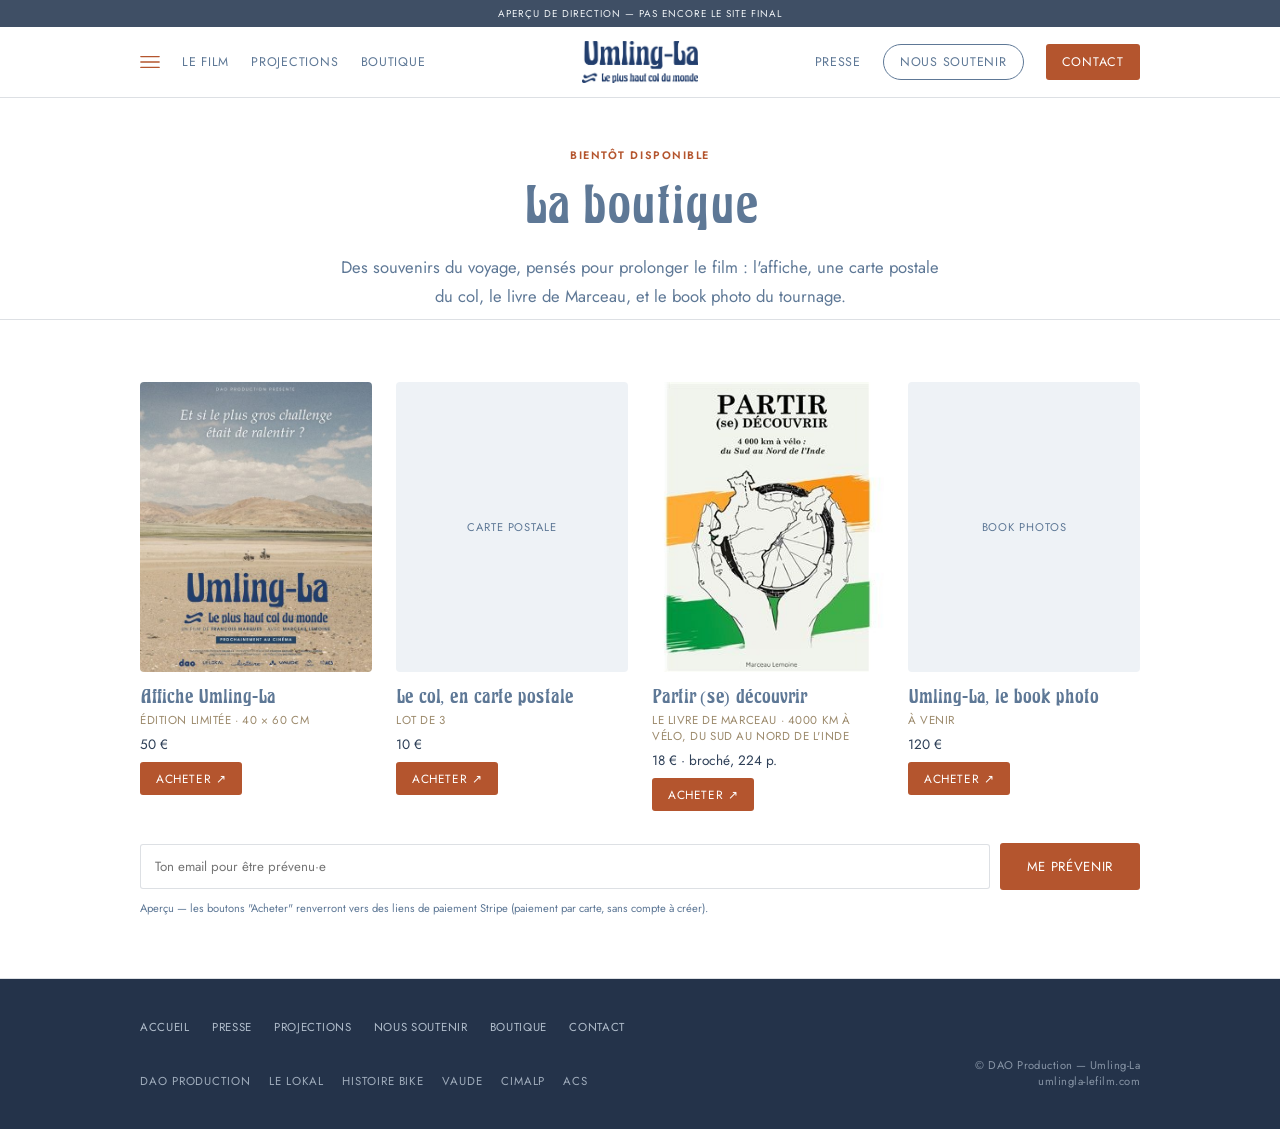
==== boutique.html @ c0f7c674 "Site Umling-La - version initiale (5 pages, police maison, galerie presse)" ====
<!doctype html>
<html lang="fr">
<head>
<meta charset="utf-8">
<meta name="viewport" content="width=device-width, initial-scale=1">
<title>Boutique — Umling-La</title>
<link rel="stylesheet" href="https://fonts.googleapis.com/css2?family=Jost:ital,wght@0,400;0,500;0,600;1,400&display=swap">
<link rel="stylesheet" href="styles.css">
</head>
<body>

<svg width="0" height="0" style="position:absolute">
  <symbol id="lacet-shape" viewBox="0 0 28 14">
    <path d="M1,10 C1,4 8,4 8,10 C8,16 15,16 15,10 C15,4 22,4 22,10 C22,16 27,16 27,10" stroke="currentColor" fill="none" stroke-width="2.3" stroke-linecap="round" stroke-linejoin="round"/>
  </symbol>
</svg>

<div class="preview-badge">Aperçu de direction — pas encore le site final</div>

<header class="nav">
  <div class="wrap nav-row">
    <nav class="links nav-left">
      <svg class="nav-hamburger" viewBox="0 0 24 16"><path d="M1 1.5 H23 M1 8 H23 M1 14.5 H23"/></svg>
      <a href="index.html#synopsis">Le film</a>
      <a href="projections.html">Projections</a>
      <a href="boutique.html">Boutique</a>
    </nav>
    <a class="brand" href="index.html"><img src="img/logo-mark-poster-blue.png" alt="Umling-La — Le plus haut col du monde"></a>
    <nav class="links nav-right">
      <a href="presse.html">Presse</a>
      <a class="nav-soutenir" href="soutenir.html">Nous soutenir</a>
      <a class="nav-contact" href="index.html#contact">Contact</a>
    </nav>
  </div>
</header>

<div class="wrap page-head">
  <div class="eyebrow">Bientôt disponible</div>
  <h1>La boutique</h1>
  <p>Des souvenirs du voyage, pensés pour prolonger le film : l'affiche, une carte postale du col, le livre de Marceau, et le book photo du tournage.</p>
</div>

<hr class="rule">

<section id="produits">
  <div class="wrap">
    <div class="shop-grid">
      <div class="shop-card">
        <div class="shop-thumb shop-thumb-img"><img src="img/affiche-thumb.jpg" alt="Affiche du film Umling-La"></div>
        <div class="shop-info">
          <div class="name">Affiche Umling-La</div>
          <div class="tag">Édition limitée · 40 × 60 cm</div>
          <div class="price">50 €</div>
          <a class="shop-link shop-buy" href="#" data-product="affiche">Acheter ↗</a>
        </div>
      </div>
      <div class="shop-card">
        <div class="shop-thumb">Carte postale</div>
        <div class="shop-info">
          <div class="name">Le col, en carte postale</div>
          <div class="tag">Lot de 3</div>
          <div class="price">10 €</div>
          <a class="shop-link shop-buy" href="#" data-product="carte-postale">Acheter ↗</a>
        </div>
      </div>
      <div class="shop-card">
        <div class="shop-thumb shop-thumb-img"><img src="img/livre-couverture.jpg" alt="Couverture du livre Partir (se) découvrir, de Marceau Lemoine"></div>
        <div class="shop-info">
          <div class="name">Partir (se) découvrir</div>
          <div class="tag">Le livre de Marceau · 4000 km à vélo, du Sud au Nord de l'Inde</div>
          <div class="price">18 € · broché, 224 p.</div>
          <a class="shop-link shop-buy" href="#" data-product="livre">Acheter ↗</a>
        </div>
      </div>
      <div class="shop-card">
        <div class="shop-thumb">Book photos</div>
        <div class="shop-info">
          <div class="name">Umling-La, le book photo</div>
          <div class="tag">À venir</div>
          <div class="price">120 €</div>
          <a class="shop-link shop-buy" href="#" data-product="book-photo">Acheter ↗</a>
        </div>
      </div>
    </div>
    <form class="notify-row" id="notify-form">
      <input type="email" placeholder="Ton email pour être prévenu·e" required>
      <button class="btn btn-primary" type="submit">Me prévenir</button>
    </form>
    <div class="hint" id="notify-hint">Aperçu — les boutons "Acheter" renverront vers des liens de paiement Stripe (paiement par carte, sans compte à créer).</div>
  </div>
</section>

<hr class="rule">

<footer>
  <div class="wrap">
    <div class="foot-links">
      <a href="index.html">Accueil</a>
      <a href="presse.html">Presse</a>
      <a href="projections.html">Projections</a>
      <a href="soutenir.html">Nous soutenir</a>
      <a href="boutique.html">Boutique</a>
      <a href="index.html#contact">Contact</a>
    </div>
    <div class="foot-row">
      <div class="partners">
        <span>DAO Production</span><span>Le Lokal</span><span>Histoire Bike</span><span>VAUDE</span><span>CIMALP</span><span>ACS</span>
      </div>
      <div class="foot-meta">© DAO Production — Umling-La<br>umlingla-lefilm.com</div>
    </div>
  </div>
</footer>

<script>
  document.getElementById('notify-form').addEventListener('submit', e=>{
    e.preventDefault();
    document.getElementById('notify-hint').textContent = "Aperçu — aucun email n'a réellement été enregistré ici.";
  });
</script>

</body>
</html>
---- styles.css ----
@font-face{
  font-family: "UmlingTitre";
  src: url("fonts/UmlingTitre.ttf?v=6") format("truetype");
  font-weight: 500;
  font-style: normal;
  font-display: swap;
}
:root{
  --bg: #FFFFFF;
  --surface: #FFFFFF;
  --ink: #2F4058;
  --ink-soft: #5E7896;
  --title: #5E7896;
  --mist: #C9D5E2;
  --mist-soft: #EEF2F6;
  --warm: #B4552E;
  --earth: #9C8A6C;
  --cream: #E3D9C8;
  --deep: #2F4058;
  --deep-2: #24334A;
  --line: rgba(47,64,88,0.16);
  --on-deep: #EEF2F6;
  --on-deep-soft: #C9D5E2;
  color-scheme: light;
}
/* Fond toujours blanc : pas de bascule automatique en mode sombre. */

*{box-sizing:border-box;}
body{ background: var(--bg); color: var(--ink); font-family: "Jost", -apple-system, sans-serif; margin: 0; }
h1,h2,h3{ font-family: "UmlingTitre", Georgia, serif; font-weight: 500; text-wrap: balance; margin: 0; }
p{ line-height: 1.75; margin: 0; font-size: 1.04rem; }
a{ color: inherit; }
img{ display:block; }
.wrap{ max-width: 1040px; margin-inline: auto; padding-inline: max(20px, env(safe-area-inset-left, 0px)); padding-inline-end: max(20px, env(safe-area-inset-right, 0px)); }
.eyebrow{
  font-family: "Jost", sans-serif; font-weight: 600; letter-spacing: 0.14em; text-transform: uppercase;
  font-size: 0.68rem; display: inline-flex; align-items:center; gap:8px; color: var(--warm);
}
.lacet{ width:18px; height:9px; stroke: currentColor; fill:none; stroke-width:2.3; stroke-linecap:round; stroke-linejoin:round; flex-shrink:0; }
.preview-badge{
  position: relative; z-index: 50; width:100%;
  background: var(--deep); color: var(--on-deep); font-family:"Jost", sans-serif;
  font-size: 0.62rem; letter-spacing: 0.1em; text-transform: uppercase; text-align:center;
  padding: 6px 12px; opacity: 0.92; pointer-events: none;
}

header.nav{
  position: sticky; top: env(safe-area-inset-top, 0px); z-index: 40;
  background: color-mix(in srgb, var(--bg) 90%, transparent); backdrop-filter: blur(8px);
  border-bottom: 1px solid var(--line);
}
.nav-row{ display:grid; grid-template-columns: 1fr auto 1fr; align-items:center; padding-block: 14px; gap: 12px; }
.brand{ justify-self:center; display:flex; align-items:center; text-decoration:none; }
.brand img{ height: 42px; width:auto; display:block; }
nav.links{ display:flex; gap:22px; flex-wrap:wrap; align-items:center; }
nav.links a{ font-family:"Jost", sans-serif; font-size:0.78rem; letter-spacing:0.06em; text-transform:uppercase; text-decoration:none; color: var(--ink-soft); white-space:nowrap; }
.nav-hamburger{ width:20px; height:14px; stroke: var(--warm); stroke-width:1.6; stroke-linecap:round; flex-shrink:0; }
.nav-left{ justify-self:start; }
.nav-right{ justify-self:end; }
.nav-right a.nav-soutenir{
  color: var(--title); border: 1px solid var(--ink-soft); border-radius: 999px; padding: 8px 16px;
}
.nav-right a.nav-contact{
  background: var(--warm); color: #fff; border-radius: 3px; padding: 9px 16px;
}
@media (max-width:640px){ .nav-left, .nav-right{ display:none; } .nav-row{ grid-template-columns: 1fr; } }

.nav-row-simple{ display:flex; align-items:center; justify-content:space-between; padding-block:14px; gap:16px; flex-wrap:wrap; }

.hero-photo{
  position:relative; width:100%; aspect-ratio: 1890 / 1006; overflow:hidden;
  background: var(--deep);
}
.hero-photo > img{ width:100%; height:100%; object-fit:cover; object-position: center 42%; }
.hero-photo::after{
  content:""; position:absolute; inset:0;
  background: linear-gradient(180deg, rgba(255,255,255,0.55) 0%, rgba(255,255,255,0.22) 22%, rgba(255,255,255,0) 40%);
}
.hero-overlay{
  position:absolute; inset:0; z-index:2;
  display:flex; flex-direction:column; align-items:center; justify-content:flex-start;
  text-align:center; padding: 20px; padding-top: clamp(20px, 5vh, 46px); gap:8px;
}
.hero-logo{ width: min(400px, 64vw); height:auto; filter: drop-shadow(0 2px 12px rgba(255,255,255,0.6)); }
.hero-by{ font-family:"Jost", sans-serif; font-size:0.74rem; letter-spacing:0.1em; text-transform:uppercase; color:#223E6D; opacity:0.85; margin-top:4px; }
.hero-badge{
  margin-top: 10px; font-family:"Jost", sans-serif; font-size:0.68rem; letter-spacing:0.12em; text-transform:uppercase;
  color:#fff; background:#223E6D; padding: 8px 18px; border-radius:2px;
}

.action-band{ background: var(--mist-soft); }
.action-band-inner{
  display:flex; flex-direction:column; align-items:center; gap:18px;
  padding-block: 28px; text-align:center;
}
.action-badge{ color: var(--ink-soft); }
@media (max-width:640px){ .hero-overlay{ padding-bottom: clamp(40px, 11vh, 90px); } .hero-logo{ width: min(250px, 70vw); } }

.stamp-row{ display:flex; gap:8px; justify-content:center; flex-wrap:wrap; align-items:center; margin-bottom: 30px; font-family:"Jost", sans-serif; font-size:0.78rem; letter-spacing:0.04em; color: var(--ink-soft); }
.stamp-row .dot{ opacity:0.5; }
.cta-row{ display:flex; gap:14px; justify-content:center; flex-wrap:wrap; }
.btn{
  font-family:"Jost", sans-serif; font-size:0.82rem; letter-spacing:0.05em; text-decoration:none;
  padding: 13px 26px; border-radius: 3px; text-transform:uppercase; border: 1px solid transparent;
  cursor:pointer; display:inline-block;
}
.btn-primary{ background: var(--warm); color: #fff; }
.btn-line{ background: transparent; color: var(--title); border-color: var(--ink-soft); }

section{ padding-block: 62px; }
.page-head{ padding-block: 44px 8px; text-align:center; }
.page-head .eyebrow{ justify-content:center; margin-bottom:14px; }
.page-head h1{ font-size: clamp(2.1rem, 5vw, 3rem); color: var(--title); }
.page-head p{ max-width:600px; margin: 18px auto 0; color: var(--ink-soft); }
.section-head{ margin-bottom: 32px; }
.section-head h2{ font-size: clamp(1.8rem, 4vw, 2.5rem); color: var(--title); margin-top:10px; }
hr.rule{ border:none; border-top:1px solid var(--line); margin-block:0; }

.synopsis-grid{ display:grid; grid-template-columns: 1.1fr 0.9fr; gap: 44px; align-items:start; }
.synopsis-grid p + p{ margin-top: 1em; }
.synopsis-grid-affiche{ grid-template-columns: 0.62fr 1.38fr; align-items:center; }
.synopsis-grid-affiche .figure-frame{ max-width:280px; margin-inline:auto; }
.synopsis-grid-affiche .figure-frame img{ box-shadow: 0 16px 40px rgba(47,64,88,0.16); }
@media (max-width:760px){ .synopsis-grid-affiche{ grid-template-columns: 1fr; } .synopsis-grid-affiche .figure-frame{ max-width:220px; } }
.figure-frame img{ width:100%; height:auto; border-radius: 4px; }
.figure-cap{ font-family:"Jost", sans-serif; font-size:0.7rem; letter-spacing:0.05em; color: var(--ink-soft); padding: 10px 4px 0; }
@media (max-width: 760px){ .synopsis-grid{ grid-template-columns: 1fr; } }

.tagline{
  font-family:"UmlingTitre", serif; font-style: italic; font-weight: 500;
  color: var(--ink-soft); font-size: clamp(1rem, 2.4vw, 1.3rem);
  max-width: 560px; margin: 4px auto 22px; text-wrap:balance;
}

.philo-grid{ display:grid; grid-template-columns: repeat(3,1fr); gap: 24px; margin-bottom: 40px; }
.philo-item{ border-top: 1px solid var(--line); padding-top: 14px; }
.philo-item .word{ font-family:"UmlingTitre", serif; color: var(--title); font-size:1.1rem; }
.philo-item .desc{ font-family:"Jost", sans-serif; font-size:0.85rem; color: var(--ink-soft); margin-top:4px; }
@media (max-width:640px){ .philo-grid{ grid-template-columns: 1fr; } }

.pull-quote{ margin-top: 46px; text-align:center; max-width:640px; margin-inline:auto; }
.pull-quote p{ font-family:"UmlingTitre", serif; font-weight:500; color: var(--title); font-size: clamp(1.3rem,3vw,1.7rem); line-height:1.45; }
.pull-quote cite{ display:block; margin-top:16px; font-family:"Jost", sans-serif; font-style:normal; font-size:0.7rem; letter-spacing:0.14em; text-transform:uppercase; color: var(--warm); }

.trailer-wrap{ background: var(--deep); border-radius: 6px; overflow:hidden; }
.trailer-frame{
  aspect-ratio: 16/9; position:relative; display:flex; align-items:center; justify-content:center;
  background-image: linear-gradient(180deg, rgba(18,24,31,0.35), rgba(18,24,31,0.75)), url('img/marceau.jpg');
  background-size:cover; background-position: center 20%;
}
.play-btn{
  width:72px; height:72px; border-radius:50%; background: var(--warm); color:#fff;
  display:flex; align-items:center; justify-content:center; font-size:1.4rem;
  box-shadow: 0 8px 30px rgba(0,0,0,0.35);
}
.trailer-caption{ display:flex; justify-content:space-between; align-items:center; gap:12px; flex-wrap:wrap; padding: 16px 20px; color: var(--on-deep-soft); font-size:0.85rem; }
.trailer-caption a{ color: var(--on-deep); text-decoration:underline; }

.stats{ display:grid; grid-template-columns: repeat(4,1fr); gap: 28px; text-align:center; }
.stat svg{ width:28px; height:28px; stroke: var(--warm); fill:none; stroke-width:1.6; stroke-linecap:round; stroke-linejoin:round; margin-bottom:12px; }
.stat .num{ font-family:"UmlingTitre", serif; font-weight:500; font-size: clamp(1.5rem,3.6vw,2rem); color: var(--title); }
.stat .label{ font-family:"Jost", sans-serif; font-size:0.76rem; color: var(--ink-soft); margin-top:6px; }
@media (max-width:640px){ .stats{ grid-template-columns: repeat(2,1fr); row-gap:36px; } }

.trace-anime-wrap{ margin-top:32px; background:#EEF2F6; display:flex; flex-direction:column; align-items:center; padding: 32px 20px; }
.trace-anime-wrap img{ display:block; width:100%; max-width:420px; height:auto; }
.map-link{ margin-top:14px; font-family:"Jost", sans-serif; font-size:0.8rem; color: var(--warm); text-decoration:underline; text-underline-offset:2px; }

.meet-grid{ display:grid; grid-template-columns: repeat(3,1fr); gap: 36px; }
.meet-mark{
  width:100%; aspect-ratio: 1; border-radius:3px; margin-bottom:18px; border: 1px solid var(--line);
  background: var(--mist-soft);
  display:flex; align-items:center; justify-content:center; text-align:center; padding:10px;
  font-family:"Jost", sans-serif; letter-spacing:0.05em; text-transform:uppercase; color: var(--ink-soft); font-size:0.66rem;
}
.meet-card h3{ font-size:1.2rem; color: var(--title); margin-bottom:8px; }
.meet-card p{ font-size:0.94rem; }
@media (max-width:760px){ .meet-grid{ grid-template-columns: 1fr; } }

.press-row{ display:flex; gap:32px; flex-wrap:wrap; align-items:center; justify-content:space-between; }
.press-text{ max-width: 560px; }

.impact-grid{ display:grid; grid-template-columns: repeat(3,1fr); gap: 28px; margin-block: 40px; }
.impact-item{ border-top: 1px solid var(--line); padding-top:16px; }
.impact-item .amount{ font-family:"UmlingTitre", serif; color: var(--title); font-size: clamp(1.5rem,3.6vw,2rem); }
.impact-item .desc{ font-family:"Jost", sans-serif; font-size:0.85rem; color: var(--ink-soft); margin-top:6px; line-height:1.6; }
@media (max-width:640px){ .impact-grid{ grid-template-columns: 1fr; } }

.shop-grid{ display:grid; grid-template-columns: repeat(4,1fr); gap:24px; margin-bottom: 32px; }
.shop-thumb{
  aspect-ratio: 4/5; border-radius: 4px; background: var(--mist-soft);
  display:flex; align-items:center; justify-content:center; font-family:"Jost", sans-serif;
  font-size:0.7rem; letter-spacing:0.08em; text-transform:uppercase; color: var(--ink-soft); margin-bottom:14px;
  text-align:center; padding: 10px; overflow:hidden;
}
.shop-thumb-img{ padding:0; }
.shop-thumb-img img{ width:100%; height:100%; object-fit:cover; }
.shop-info .name{ font-family:"UmlingTitre", serif; color: var(--title); font-size:1.1rem; }
.shop-info .tag{ font-family:"Jost", sans-serif; font-size:0.72rem; letter-spacing:0.05em; text-transform:uppercase; color: var(--earth); margin-top:4px; }
.shop-info .price{ font-family:"Jost", sans-serif; font-size:0.85rem; color: var(--ink); margin-top:6px; }
.shop-link{ display:inline-block; margin-top:8px; font-family:"Jost", sans-serif; font-size:0.74rem; letter-spacing:0.05em; text-transform:uppercase; color: var(--warm); text-decoration:underline; text-underline-offset:3px; }
.shop-buy{ text-decoration:none; color:#fff; background: var(--warm); padding: 8px 16px; border-radius:3px; }
@media (max-width:760px){ .shop-grid{ grid-template-columns: 1fr 1fr; } }
@media (max-width:480px){ .shop-grid{ grid-template-columns: 1fr; } }
.notify-row{ display:flex; gap:10px; flex-wrap:wrap; align-items:center; }
.notify-row input[type=email]{
  font-family:"Jost", sans-serif; padding:12px 14px; border-radius:3px; border:1px solid var(--line);
  background: var(--surface); color: var(--ink); min-width:240px; flex:1;
}
.hint{ font-family:"Jost", sans-serif; font-size:0.7rem; color: var(--ink-soft); margin-top:10px; }

.kit-grid{ display:grid; grid-template-columns: repeat(2,1fr); gap: 28px; margin-bottom: 20px; }
.kit-card{ border: 1px solid var(--line); border-radius: 6px; padding: 28px; display:flex; flex-direction:column; }
.kit-name{ font-family:"UmlingTitre", serif; color: var(--title); font-size:1.3rem; }
.kit-desc{ margin-top:10px; color: var(--ink-soft); font-size:0.95rem; }
.kit-list{ list-style:none; margin: 18px 0 22px; padding:0; display:flex; flex-direction:column; gap:8px; font-family:"Jost", sans-serif; font-size:0.86rem; color: var(--ink); }
.kit-list li{ padding-left:16px; position:relative; }
.kit-list li::before{ content:"—"; position:absolute; left:0; color: var(--warm); }
.kit-card .btn{ margin-top:auto; align-self:flex-start; }
@media (max-width:760px){ .kit-grid{ grid-template-columns: 1fr; } }

.gallery-grid{ display:grid; grid-template-columns: repeat(4,1fr); gap:20px; }
.gallery-item{ border-radius:4px; overflow:hidden; }
.gallery-item img{ width:100%; aspect-ratio: 4/3; object-fit:cover; border-radius:4px; }
.gallery-item a:has(img){ display:block; }
.gallery-cap{ display:flex; justify-content:space-between; align-items:center; gap:8px; margin-top:8px; font-family:"Jost", sans-serif; font-size:0.68rem; letter-spacing:0.03em; color: var(--ink-soft); }
.gallery-cap a{ color: var(--warm); text-decoration:underline; text-underline-offset:2px; white-space:nowrap; }
@media (max-width:760px){ .gallery-grid{ grid-template-columns: repeat(2,1fr); } }

.team-grid{ display:grid; grid-template-columns: 1fr 1fr; gap:36px; }
.team-card{ display:flex; flex-direction:column; }
.team-photo{ width:100%; aspect-ratio: 4/5; overflow:hidden; border-radius:6px; }
.team-photo img{ width:100%; height:100%; object-fit:cover; object-position: center 20%; }
.team-name{ font-family:"UmlingTitre", serif; color: var(--title); font-size:1.5rem; margin-top:18px; }
.team-role{ font-family:"Jost", sans-serif; font-size:0.72rem; letter-spacing:0.05em; text-transform:uppercase; color: var(--warm); margin-top:4px; }
.team-bio{ margin-top:12px; color: var(--ink-soft); font-size:0.95rem; }
@media (max-width:760px){ .team-grid{ grid-template-columns: 1fr; } }

.contact-grid{ display:grid; grid-template-columns: 1.1fr 0.9fr; gap: 48px; }
form.contact{ display:flex; flex-direction:column; gap:14px; }
form.contact label{ font-family:"Jost", sans-serif; font-size:0.72rem; letter-spacing:0.06em; text-transform:uppercase; color: var(--ink-soft); margin-bottom:6px; display:block; }
form.contact input, form.contact textarea{
  width:100%; font-family:"Jost", sans-serif; font-size:0.95rem; padding:12px 14px; border-radius:3px;
  border:1px solid var(--line); background: var(--surface); color: var(--ink);
}
form.contact textarea{ min-height:110px; resize:vertical; }
.contact-direct{ padding-top: 4px; }
.contact-direct h3{ font-size:1.2rem; color: var(--title); margin-bottom:10px; }
.email-copy{ display:flex; align-items:center; gap:10px; margin-top:14px; flex-wrap:wrap; font-family:"Jost", sans-serif; font-size:0.9rem; }
.email-copy button{
  font-family:"Jost", sans-serif; font-size:0.7rem; letter-spacing:0.05em; text-transform:uppercase;
  background:none; border:1px solid var(--line); border-radius:3px; padding:6px 10px; cursor:pointer; color:var(--ink-soft);
}
@media (max-width:760px){ .contact-grid{ grid-template-columns:1fr; } }

footer{ background: var(--deep-2); color: var(--on-deep-soft); padding-block: 40px; }
.foot-links{ display:flex; gap:22px; flex-wrap:wrap; font-family:"Jost", sans-serif; font-size:0.72rem; letter-spacing:0.06em; text-transform:uppercase; margin-bottom:22px; }
.foot-links a{ text-decoration:none; color: var(--on-deep-soft); opacity:0.85; }
.foot-row{ display:flex; justify-content:space-between; gap:20px; flex-wrap:wrap; align-items:flex-end; }
.partners{ font-family:"Jost", sans-serif; font-size:0.72rem; letter-spacing:0.08em; text-transform:uppercase; opacity:0.75; }
.partners span{ margin-right:18px; }
.foot-meta{ font-family:"Jost", sans-serif; font-size:0.7rem; letter-spacing:0.04em; opacity:0.6; text-align:right; }
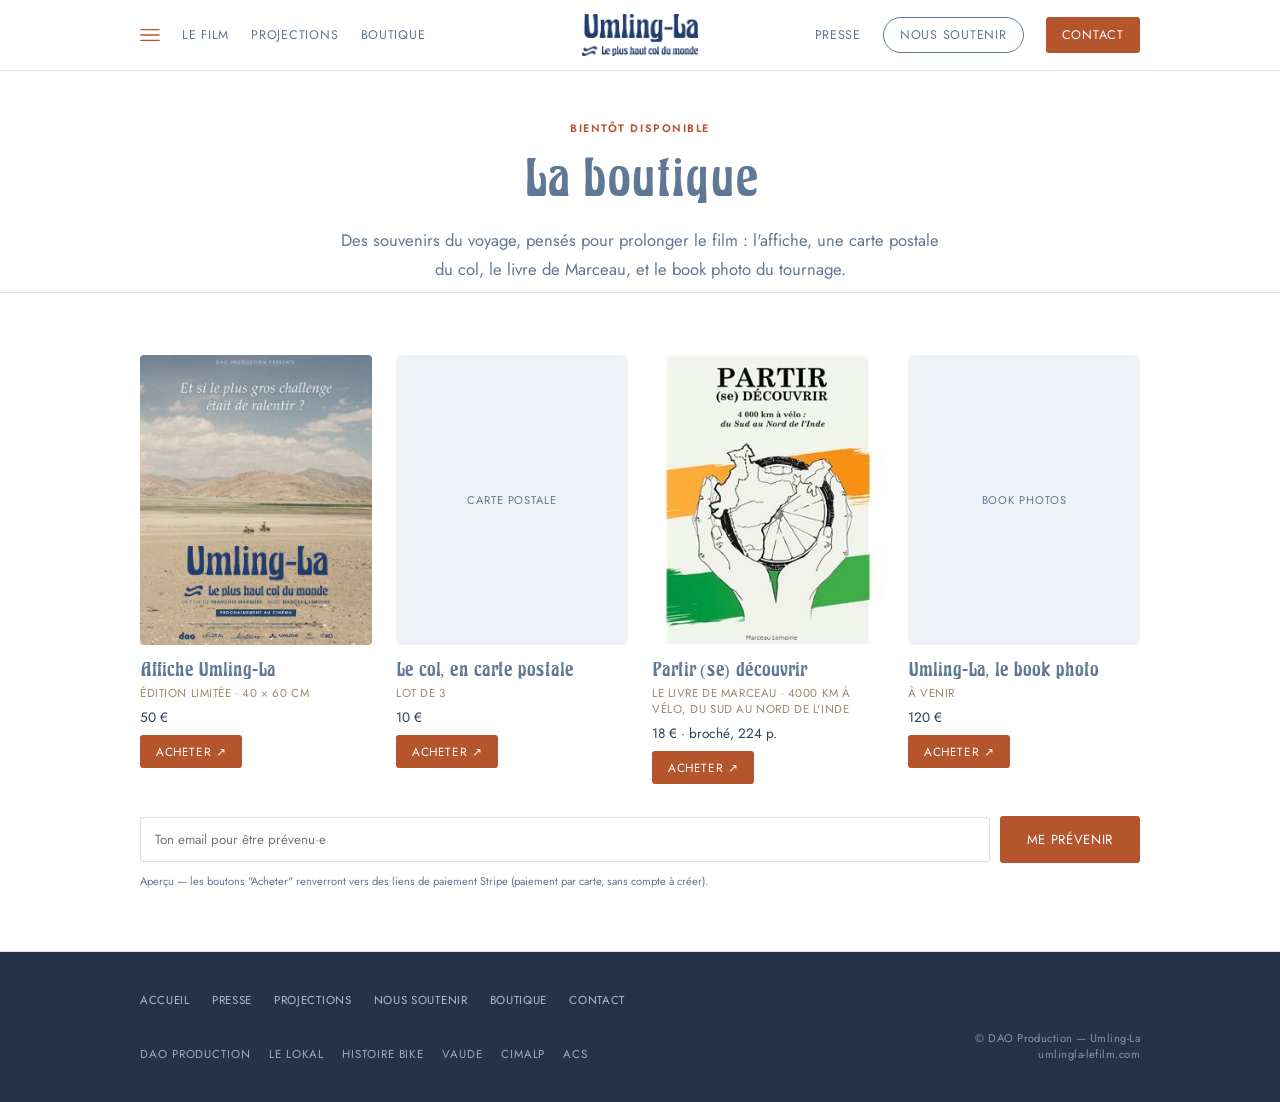
==== commit 04182f69: "Retire le bandeau aperçu de direction" ====
--- a/boutique.html
+++ b/boutique.html
@@ -15,7 +15,6 @@
   </symbol>
 </svg>
 
-<div class="preview-badge">Aperçu de direction — pas encore le site final</div>
 
 <header class="nav">
   <div class="wrap nav-row">
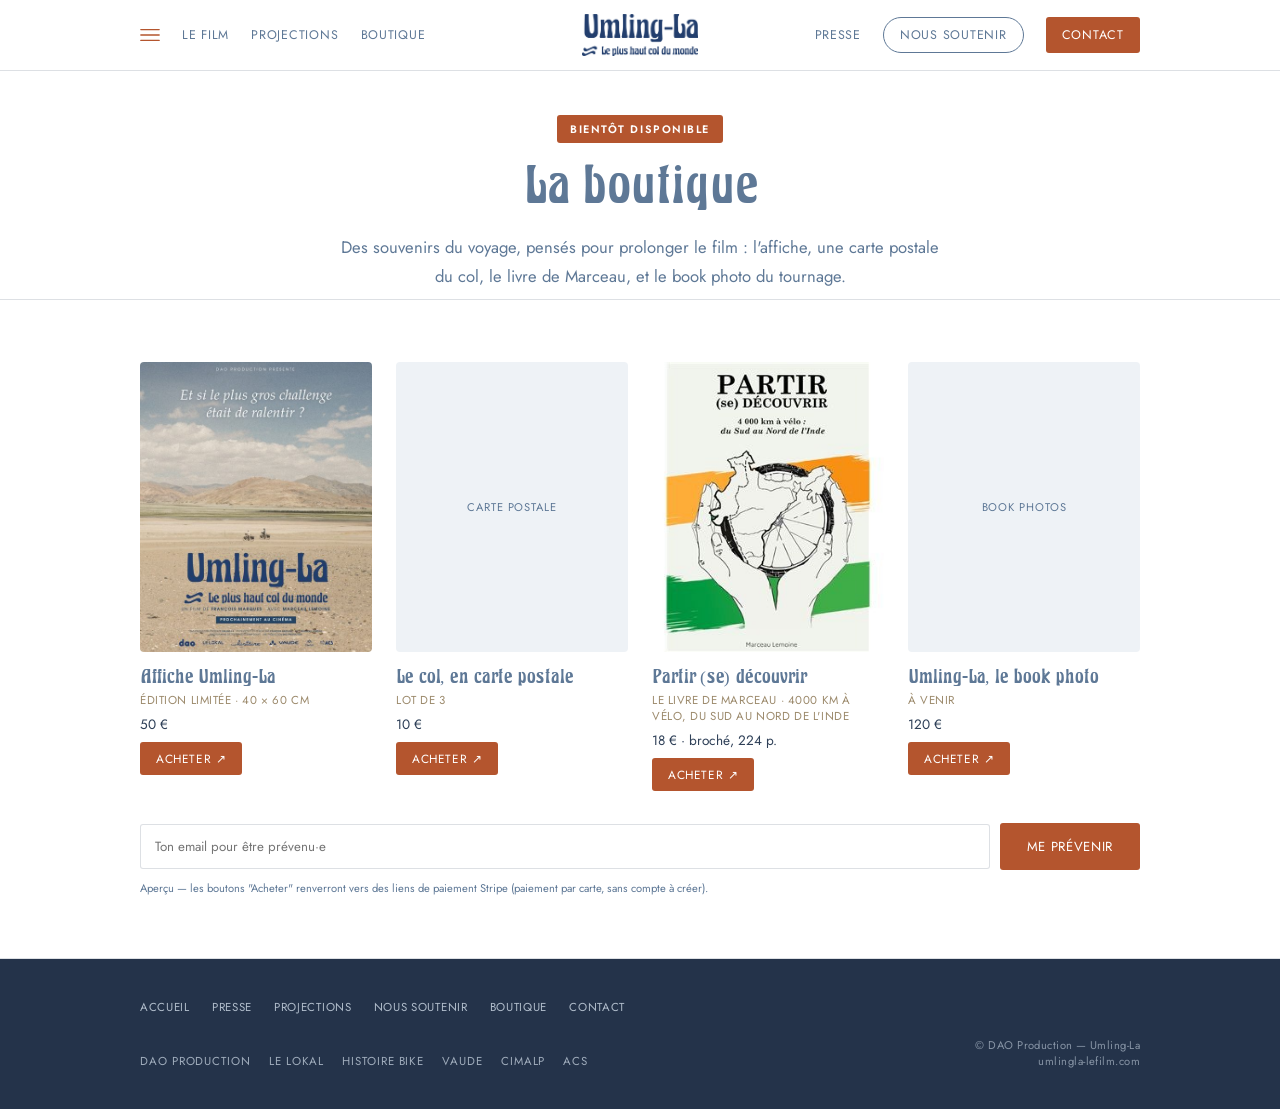
==== commit 17b7af3a: "SEO (titres, meta, sitemap), favicon/logo, chiffres en police secondaire, badges eyebrow orange" ====
--- a/boutique.html
+++ b/boutique.html
@@ -3,7 +3,24 @@
 <head>
 <meta charset="utf-8">
 <meta name="viewport" content="width=device-width, initial-scale=1">
-<title>Boutique — Umling-La</title>
+<title>Boutique — Affiche, livre et souvenirs du film Umling-La</title>
+<meta name="description" content="La boutique du film Umling-La : affiche en édition limitée, cartes postales, le livre de Marceau Lemoine et le book photo du tournage au Ladakh, en Inde.">
+<link rel="canonical" href="https://umlingla-lefilm.com/boutique.html">
+<meta property="og:type" content="website">
+<meta property="og:site_name" content="Umling-La">
+<meta property="og:title" content="Boutique — Umling-La">
+<meta property="og:description" content="Affiche, cartes postales, livre et book photo du film documentaire Umling-La, voyage à vélo en Inde jusqu'au plus haut col du monde.">
+<meta property="og:image" content="https://umlingla-lefilm.com/img/hero-affiche.jpg">
+<meta property="og:url" content="https://umlingla-lefilm.com/boutique.html">
+<meta property="og:locale" content="fr_FR">
+<meta name="twitter:card" content="summary_large_image">
+<meta name="twitter:title" content="Boutique — Umling-La">
+<meta name="twitter:description" content="Affiche, cartes postales, livre et book photo du film documentaire Umling-La, voyage à vélo en Inde jusqu'au plus haut col du monde.">
+<meta name="twitter:image" content="https://umlingla-lefilm.com/img/hero-affiche.jpg">
+<link rel="icon" type="image/png" sizes="32x32" href="img/favicon/favicon-32.png">
+<link rel="icon" type="image/png" sizes="16x16" href="img/favicon/favicon-16.png">
+<link rel="apple-touch-icon" sizes="180x180" href="img/favicon/apple-touch-icon.png">
+<link rel="icon" type="image/png" sizes="192x192" href="img/favicon/favicon-192.png">
 <link rel="stylesheet" href="https://fonts.googleapis.com/css2?family=Jost:ital,wght@0,400;0,500;0,600;1,400&display=swap">
 <link rel="stylesheet" href="styles.css">
 </head>
--- a/styles.css
+++ b/styles.css
@@ -34,7 +34,8 @@
 .wrap{ max-width: 1040px; margin-inline: auto; padding-inline: max(20px, env(safe-area-inset-left, 0px)); padding-inline-end: max(20px, env(safe-area-inset-right, 0px)); }
 .eyebrow{
   font-family: "Jost", sans-serif; font-weight: 600; letter-spacing: 0.14em; text-transform: uppercase;
-  font-size: 0.68rem; display: inline-flex; align-items:center; gap:8px; color: var(--warm);
+  font-size: 0.68rem; display: inline-flex; align-items:center; gap:8px; color: #fff;
+  background: var(--warm); padding: 6px 13px; border-radius: 3px;
 }
 .lacet{ width:18px; height:9px; stroke: currentColor; fill:none; stroke-width:2.3; stroke-linecap:round; stroke-linejoin:round; flex-shrink:0; }
 .preview-badge{
@@ -158,7 +159,7 @@
 
 .stats{ display:grid; grid-template-columns: repeat(4,1fr); gap: 28px; text-align:center; }
 .stat svg{ width:28px; height:28px; stroke: var(--warm); fill:none; stroke-width:1.6; stroke-linecap:round; stroke-linejoin:round; margin-bottom:12px; }
-.stat .num{ font-family:"UmlingTitre", serif; font-weight:500; font-size: clamp(1.5rem,3.6vw,2rem); color: var(--title); }
+.stat .num{ font-family:"Jost", sans-serif; font-weight:600; font-size: clamp(1.5rem,3.6vw,2rem); color: var(--title); }
 .stat .label{ font-family:"Jost", sans-serif; font-size:0.76rem; color: var(--ink-soft); margin-top:6px; }
 @media (max-width:640px){ .stats{ grid-template-columns: repeat(2,1fr); row-gap:36px; } }
 
@@ -182,7 +183,7 @@
 
 .impact-grid{ display:grid; grid-template-columns: repeat(3,1fr); gap: 28px; margin-block: 40px; }
 .impact-item{ border-top: 1px solid var(--line); padding-top:16px; }
-.impact-item .amount{ font-family:"UmlingTitre", serif; color: var(--title); font-size: clamp(1.5rem,3.6vw,2rem); }
+.impact-item .amount{ font-family:"Jost", sans-serif; font-weight:600; color: var(--title); font-size: clamp(1.5rem,3.6vw,2rem); }
 .impact-item .desc{ font-family:"Jost", sans-serif; font-size:0.85rem; color: var(--ink-soft); margin-top:6px; line-height:1.6; }
 @media (max-width:640px){ .impact-grid{ grid-template-columns: 1fr; } }
 
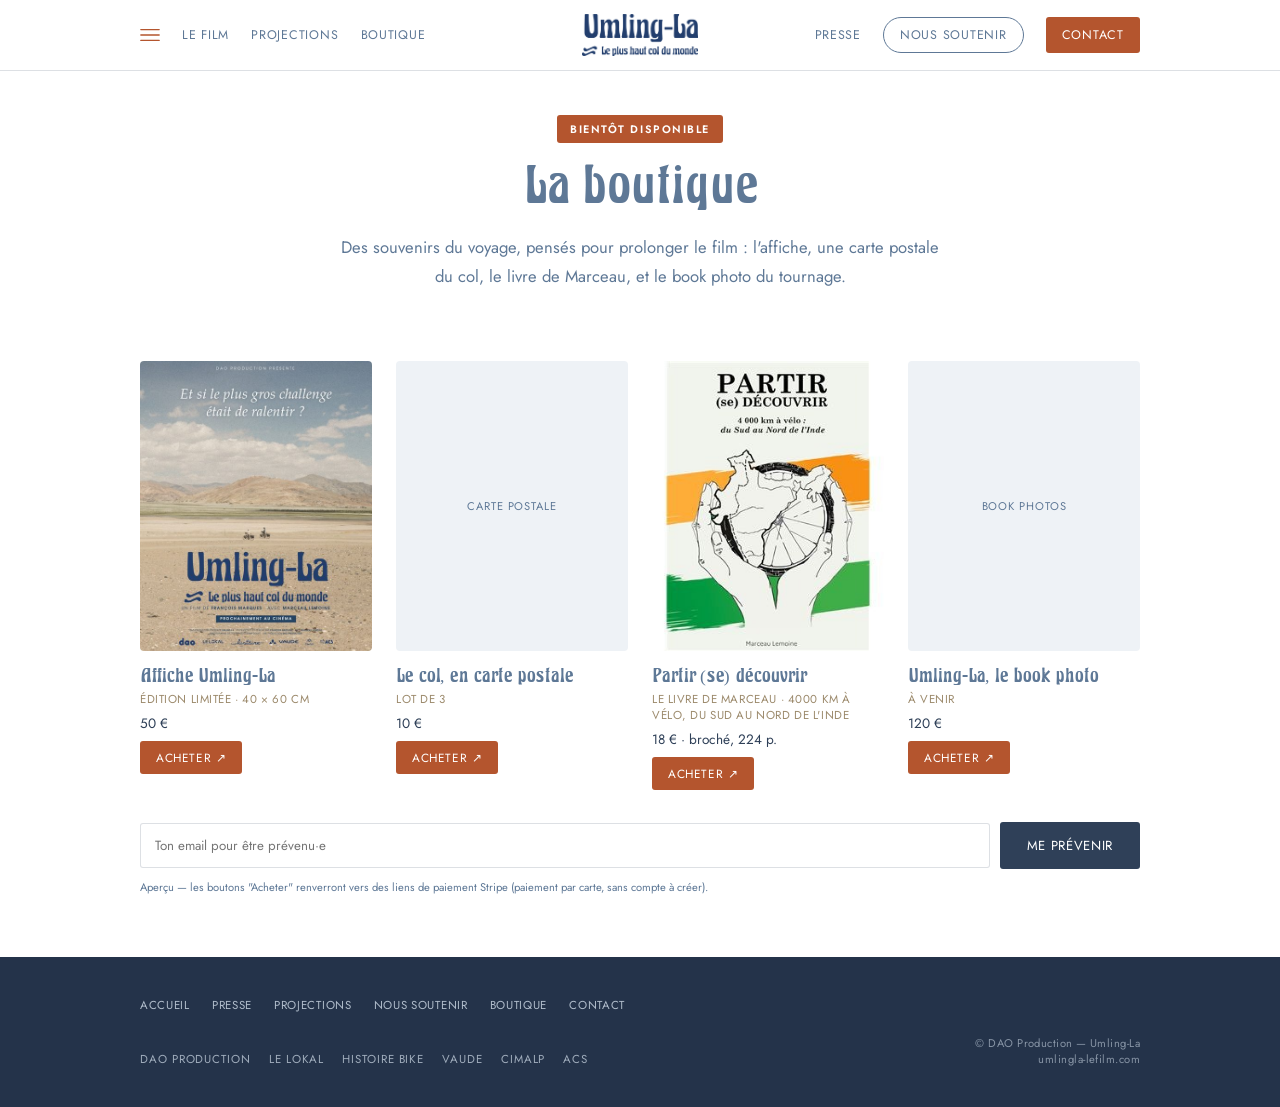
==== commit 1fe8bf4b: "Bande-annonce : tracé animé de la route qui se transforme en bouton de lecture tournant sur Umling-L" ====
--- a/boutique.html
+++ b/boutique.html
@@ -56,8 +56,6 @@
   <p>Des souvenirs du voyage, pensés pour prolonger le film : l'affiche, une carte postale du col, le livre de Marceau, et le book photo du tournage.</p>
 </div>
 
-<hr class="rule">
-
 <section id="produits">
   <div class="wrap">
     <div class="shop-grid">
@@ -106,8 +104,6 @@
   </div>
 </section>
 
-<hr class="rule">
-
 <footer>
   <div class="wrap">
     <div class="foot-links">
--- a/styles.css
+++ b/styles.css
@@ -94,7 +94,7 @@
   display:flex; flex-direction:column; align-items:center; gap:18px;
   padding-block: 28px; text-align:center;
 }
-.action-badge{ color: var(--ink-soft); }
+.action-badge{ background: transparent; border: none; padding: 0; color: var(--deep); font-size: 1.05rem; font-weight: 700; letter-spacing: 0.08em; }
 @media (max-width:640px){ .hero-overlay{ padding-bottom: clamp(40px, 11vh, 90px); } .hero-logo{ width: min(250px, 70vw); } }
 
 .stamp-row{ display:flex; gap:8px; justify-content:center; flex-wrap:wrap; align-items:center; margin-bottom: 30px; font-family:"Jost", sans-serif; font-size:0.78rem; letter-spacing:0.04em; color: var(--ink-soft); }
@@ -103,10 +103,12 @@
 .btn{
   font-family:"Jost", sans-serif; font-size:0.82rem; letter-spacing:0.05em; text-decoration:none;
   padding: 13px 26px; border-radius: 3px; text-transform:uppercase; border: 1px solid transparent;
-  cursor:pointer; display:inline-block;
-}
-.btn-primary{ background: var(--warm); color: #fff; }
-.btn-line{ background: transparent; color: var(--title); border-color: var(--ink-soft); }
+  cursor:pointer; display:inline-block; transition: background-color 0.2s ease, color 0.2s ease, border-color 0.2s ease;
+}
+.btn-primary{ background: var(--deep); color: #fff; }
+.btn-primary:hover{ background: var(--warm); }
+.btn-line{ background: transparent; color: var(--deep); border-color: var(--deep); }
+.btn-line:hover{ background: var(--warm); color:#fff; border-color: var(--warm); }
 
 section{ padding-block: 62px; }
 .page-head{ padding-block: 44px 8px; text-align:center; }
@@ -115,7 +117,16 @@
 .page-head p{ max-width:600px; margin: 18px auto 0; color: var(--ink-soft); }
 .section-head{ margin-bottom: 32px; }
 .section-head h2{ font-size: clamp(1.8rem, 4vw, 2.5rem); color: var(--title); margin-top:10px; }
-hr.rule{ border:none; border-top:1px solid var(--line); margin-block:0; }
+section.bg-brume{ background: var(--mist-soft); }
+section.bg-deep{ background: var(--deep); color: var(--on-deep-soft); }
+section.bg-deep h1, section.bg-deep h2, section.bg-deep h3, section.bg-deep .contact-direct h3{ color:#fff; }
+section.bg-deep p{ color: var(--on-deep-soft); }
+section.bg-deep .hint{ color: var(--on-deep-soft); }
+section.bg-deep .section-head h2{ color:#fff; }
+section.bg-deep form.contact label{ color: var(--on-deep-soft); }
+section.bg-deep .email-copy{ color: var(--on-deep-soft); }
+section.bg-deep .email-copy button{ color:#fff; border-color: rgba(255,255,255,0.35); }
+section.bg-deep a:not(.btn){ color: var(--on-deep); }
 
 .synopsis-grid{ display:grid; grid-template-columns: 1.1fr 0.9fr; gap: 44px; align-items:start; }
 .synopsis-grid p + p{ margin-top: 1em; }
@@ -143,19 +154,50 @@
 .pull-quote p{ font-family:"UmlingTitre", serif; font-weight:500; color: var(--title); font-size: clamp(1.3rem,3vw,1.7rem); line-height:1.45; }
 .pull-quote cite{ display:block; margin-top:16px; font-family:"Jost", sans-serif; font-style:normal; font-size:0.7rem; letter-spacing:0.14em; text-transform:uppercase; color: var(--warm); }
 
-.trailer-wrap{ background: var(--deep); border-radius: 6px; overflow:hidden; }
-.trailer-frame{
-  aspect-ratio: 16/9; position:relative; display:flex; align-items:center; justify-content:center;
-  background-image: linear-gradient(180deg, rgba(18,24,31,0.35), rgba(18,24,31,0.75)), url('img/marceau.jpg');
-  background-size:cover; background-position: center 20%;
-}
-.play-btn{
-  width:72px; height:72px; border-radius:50%; background: var(--warm); color:#fff;
-  display:flex; align-items:center; justify-content:center; font-size:1.4rem;
-  box-shadow: 0 8px 30px rgba(0,0,0,0.35);
-}
-.trailer-caption{ display:flex; justify-content:space-between; align-items:center; gap:12px; flex-wrap:wrap; padding: 16px 20px; color: var(--on-deep-soft); font-size:0.85rem; }
-.trailer-caption a{ color: var(--on-deep); text-decoration:underline; }
+.hero-trailer-btn{
+  position:absolute; z-index:3; left:50%; top:50%; transform:translate(-50%,-50%);
+  width:120px; height:60px; background:transparent; border:none; padding:0; margin:0;
+  cursor:pointer; display:flex; align-items:center; justify-content:center;
+}
+.hero-trailer-trace{
+  width:120px; height:60px; position:absolute; inset:0; overflow:visible;
+  filter: drop-shadow(0 2px 10px rgba(0,0,0,0.35));
+}
+.hero-trailer-trace path{
+  stroke-dasharray: 50; stroke-dashoffset: 50;
+  animation: hero-trace-draw 2.4s ease-in-out 0.6s forwards;
+}
+@keyframes hero-trace-draw{ to{ stroke-dashoffset:0; } }
+.hero-trailer-circle{
+  width:64px; height:64px; opacity:0; transform:scale(0.7);
+  transition: opacity 0.5s ease, transform 0.5s ease;
+  filter: drop-shadow(0 4px 16px rgba(0,0,0,0.4));
+}
+.hero-trailer-circle svg{ width:100%; height:100%; }
+.hero-trailer-btn.is-ready .hero-trailer-trace{ opacity:0; transition: opacity 0.4s ease; }
+.hero-trailer-btn.is-ready .hero-trailer-circle{ opacity:1; transform:scale(1); }
+.hero-trailer-btn:hover .hero-trailer-circle circle{ fill: var(--warm); opacity:0.25; }
+@media (prefers-reduced-motion: reduce){
+  .hero-trailer-trace path{ animation:none; stroke-dashoffset:0; }
+  .hero-trailer-btn{ }
+}
+
+.video-modal{
+  position:fixed; inset:0; z-index:200; display:none; align-items:center; justify-content:center; padding:20px;
+}
+.video-modal.open{ display:flex; }
+.video-modal-backdrop{ position:absolute; inset:0; background:rgba(24,32,44,0.88); }
+.video-modal-box{ position:relative; width:100%; max-width:900px; }
+.video-modal-close{
+  position:absolute; top:-42px; right:0; background:transparent; border:none; color:#fff;
+  font-size:1.4rem; cursor:pointer; line-height:1; padding:8px;
+}
+.video-modal-frame{ position:relative; width:100%; aspect-ratio:16/9; background:#000; border-radius:4px; overflow:hidden; }
+.video-modal-frame iframe{ position:absolute; inset:0; width:100%; height:100%; border:0; }
+.video-modal-frame .video-placeholder{
+  position:absolute; inset:0; display:flex; align-items:center; justify-content:center; text-align:center;
+  color: var(--on-deep-soft); font-family:"Jost", sans-serif; font-size:0.85rem; padding:20px;
+}
 
 .stats{ display:grid; grid-template-columns: repeat(4,1fr); gap: 28px; text-align:center; }
 .stat svg{ width:28px; height:28px; stroke: var(--warm); fill:none; stroke-width:1.6; stroke-linecap:round; stroke-linejoin:round; margin-bottom:12px; }
@@ -163,8 +205,23 @@
 .stat .label{ font-family:"Jost", sans-serif; font-size:0.76rem; color: var(--ink-soft); margin-top:6px; }
 @media (max-width:640px){ .stats{ grid-template-columns: repeat(2,1fr); row-gap:36px; } }
 
-.trace-anime-wrap{ margin-top:32px; background:#EEF2F6; display:flex; flex-direction:column; align-items:center; padding: 32px 20px; }
-.trace-anime-wrap img{ display:block; width:100%; max-width:420px; height:auto; }
+.trace-anime-wrap{ display:flex; flex-direction:column; align-items:center; padding: 32px 20px 40px; }
+.trace-map{ position:relative; width:100%; max-width:460px; aspect-ratio: 1100/960; }
+.trace-map svg:first-child{ display:block; width:100%; height:100%; }
+.trace-play-btn{
+  position:absolute; left:72.18%; top:69.06%; transform:translate(-50%,-50%);
+  width:96px; height:96px; background:transparent; border:none; padding:0; margin:0;
+  cursor:pointer; display:flex; align-items:center; justify-content:center;
+  opacity:0; animation: trace-play-reveal 0.6s ease 7.3s forwards;
+}
+@keyframes trace-play-reveal{ to{ opacity:1; } }
+.trace-play-spin{ position:absolute; inset:0; width:100%; height:100%; animation: trace-play-spin 18s linear infinite; }
+@keyframes trace-play-spin{ to{ transform:rotate(360deg); } }
+.trace-play-icon{ position:absolute; width:34px; height:34px; left:50%; top:50%; transform:translate(-50%,-50%); filter: drop-shadow(0 2px 8px rgba(0,0,0,0.3)); }
+.trace-play-btn:hover .trace-play-icon circle{ fill: var(--warm); }
+@media (prefers-reduced-motion: reduce){
+  .trace-play-spin{ animation:none; }
+}
 .map-link{ margin-top:14px; font-family:"Jost", sans-serif; font-size:0.8rem; color: var(--warm); text-decoration:underline; text-underline-offset:2px; }
 
 .meet-grid{ display:grid; grid-template-columns: repeat(3,1fr); gap: 36px; }
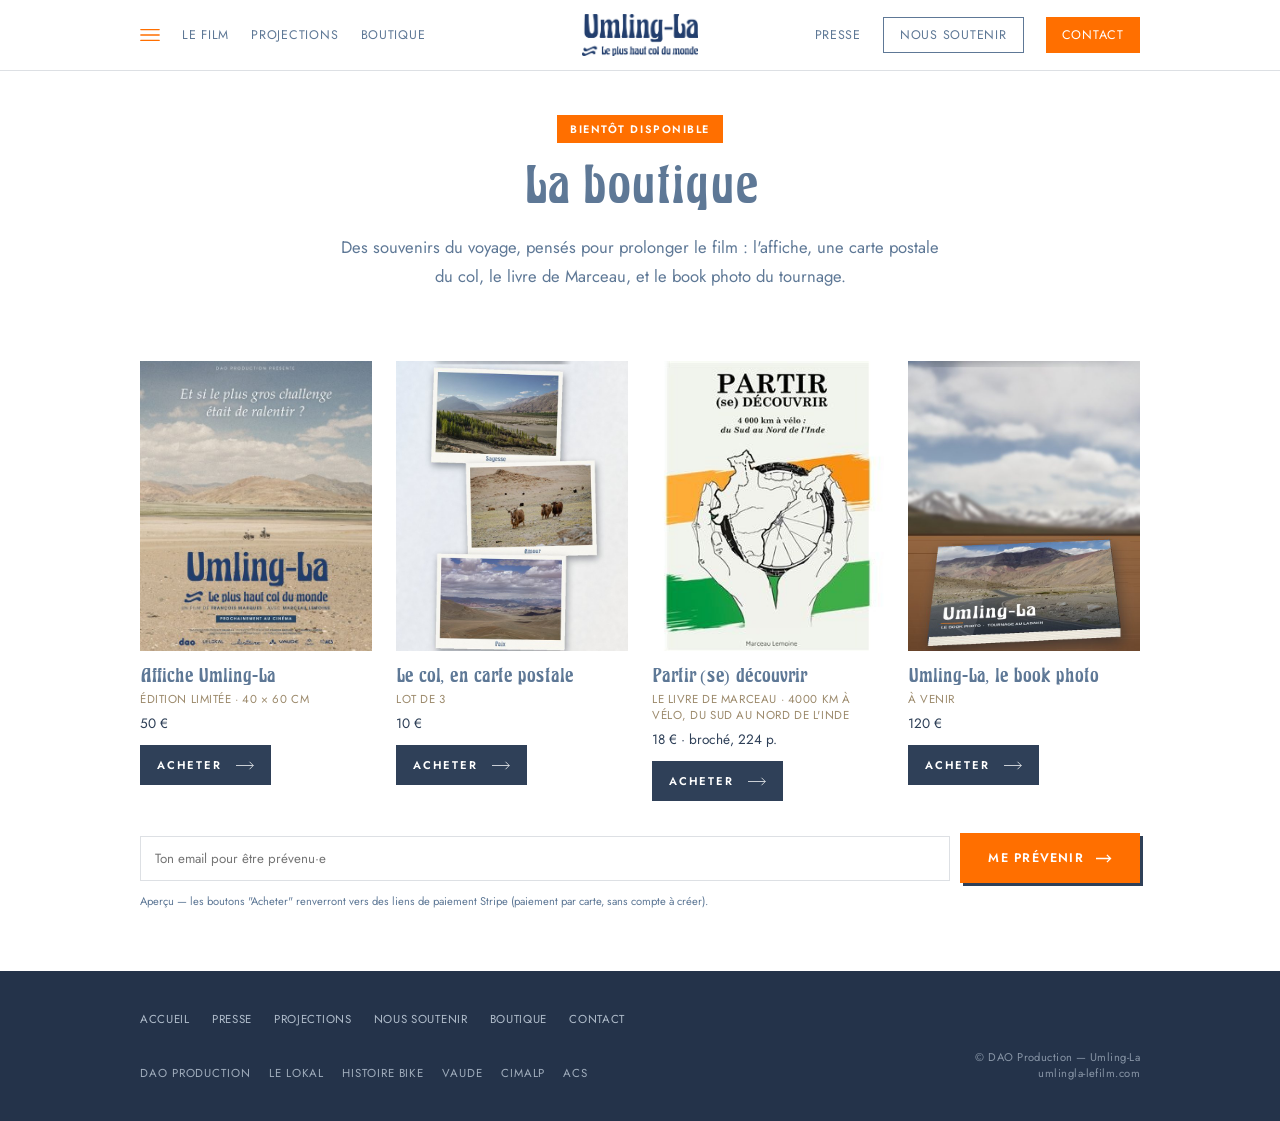
==== commit 52938a7a: "Add files via upload modif 2 site" ====
--- a/boutique.html
+++ b/boutique.html
@@ -65,16 +65,16 @@
           <div class="name">Affiche Umling-La</div>
           <div class="tag">Édition limitée · 40 × 60 cm</div>
           <div class="price">50 €</div>
-          <a class="shop-link shop-buy" href="#" data-product="affiche">Acheter ↗</a>
+          <a class="shop-link shop-buy" href="#" data-product="affiche">Acheter</a>
         </div>
       </div>
       <div class="shop-card">
-        <div class="shop-thumb">Carte postale</div>
+        <div class="shop-thumb shop-thumb-img"><img src="img/shop/carte-postale-thumb.jpg" alt="Lot de 3 cartes postales Umling-La"></div>
         <div class="shop-info">
           <div class="name">Le col, en carte postale</div>
           <div class="tag">Lot de 3</div>
           <div class="price">10 €</div>
-          <a class="shop-link shop-buy" href="#" data-product="carte-postale">Acheter ↗</a>
+          <a class="shop-link shop-buy" href="#" data-product="carte-postale">Acheter</a>
         </div>
       </div>
       <div class="shop-card">
@@ -83,16 +83,16 @@
           <div class="name">Partir (se) découvrir</div>
           <div class="tag">Le livre de Marceau · 4000 km à vélo, du Sud au Nord de l'Inde</div>
           <div class="price">18 € · broché, 224 p.</div>
-          <a class="shop-link shop-buy" href="#" data-product="livre">Acheter ↗</a>
+          <a class="shop-link shop-buy" href="#" data-product="livre">Acheter</a>
         </div>
       </div>
       <div class="shop-card">
-        <div class="shop-thumb">Book photos</div>
+        <div class="shop-thumb shop-thumb-img"><img src="img/shop/book-photo-thumb.jpg" alt="Book photo Umling-La posé sur une table basse"></div>
         <div class="shop-info">
           <div class="name">Umling-La, le book photo</div>
           <div class="tag">À venir</div>
           <div class="price">120 €</div>
-          <a class="shop-link shop-buy" href="#" data-product="book-photo">Acheter ↗</a>
+          <a class="shop-link shop-buy" href="#" data-product="book-photo">Acheter</a>
         </div>
       </div>
     </div>
--- a/styles.css
+++ b/styles.css
@@ -13,7 +13,7 @@
   --title: #5E7896;
   --mist: #C9D5E2;
   --mist-soft: #EEF2F6;
-  --warm: #B4552E;
+  --warm: #ff6f00;
   --earth: #9C8A6C;
   --cream: #E3D9C8;
   --deep: #2F4058;
@@ -28,6 +28,7 @@
 *{box-sizing:border-box;}
 body{ background: var(--bg); color: var(--ink); font-family: "Jost", -apple-system, sans-serif; margin: 0; }
 h1,h2,h3{ font-family: "UmlingTitre", Georgia, serif; font-weight: 500; text-wrap: balance; margin: 0; }
+h1 .num-inline, h2 .num-inline, h3 .num-inline{ font-family:"Jost", sans-serif; font-weight:600; }
 p{ line-height: 1.75; margin: 0; font-size: 1.04rem; }
 a{ color: inherit; }
 img{ display:block; }
@@ -35,7 +36,7 @@
 .eyebrow{
   font-family: "Jost", sans-serif; font-weight: 600; letter-spacing: 0.14em; text-transform: uppercase;
   font-size: 0.68rem; display: inline-flex; align-items:center; gap:8px; color: #fff;
-  background: var(--warm); padding: 6px 13px; border-radius: 3px;
+  background: var(--warm); padding: 6px 13px; border-radius:0;
 }
 .lacet{ width:18px; height:9px; stroke: currentColor; fill:none; stroke-width:2.3; stroke-linecap:round; stroke-linejoin:round; flex-shrink:0; }
 .preview-badge{
@@ -59,10 +60,10 @@
 .nav-left{ justify-self:start; }
 .nav-right{ justify-self:end; }
 .nav-right a.nav-soutenir{
-  color: var(--title); border: 1px solid var(--ink-soft); border-radius: 999px; padding: 8px 16px;
+  color: var(--title); border: 1px solid var(--ink-soft); border-radius:0; padding: 8px 16px;
 }
 .nav-right a.nav-contact{
-  background: var(--warm); color: #fff; border-radius: 3px; padding: 9px 16px;
+  background: var(--warm); color: #fff; border-radius:0; padding: 9px 16px;
 }
 @media (max-width:640px){ .nav-left, .nav-right{ display:none; } .nav-row{ grid-template-columns: 1fr; } }
 
@@ -86,7 +87,7 @@
 .hero-by{ font-family:"Jost", sans-serif; font-size:0.74rem; letter-spacing:0.1em; text-transform:uppercase; color:#223E6D; opacity:0.85; margin-top:4px; }
 .hero-badge{
   margin-top: 10px; font-family:"Jost", sans-serif; font-size:0.68rem; letter-spacing:0.12em; text-transform:uppercase;
-  color:#fff; background:#223E6D; padding: 8px 18px; border-radius:2px;
+  color:#fff; background:#223E6D; padding: 8px 18px; border-radius:0;
 }
 
 .action-band{ background: var(--mist-soft); }
@@ -101,14 +102,25 @@
 .stamp-row .dot{ opacity:0.5; }
 .cta-row{ display:flex; gap:14px; justify-content:center; flex-wrap:wrap; }
 .btn{
-  font-family:"Jost", sans-serif; font-size:0.82rem; letter-spacing:0.05em; text-decoration:none;
-  padding: 13px 26px; border-radius: 3px; text-transform:uppercase; border: 1px solid transparent;
-  cursor:pointer; display:inline-block; transition: background-color 0.2s ease, color 0.2s ease, border-color 0.2s ease;
-}
-.btn-primary{ background: var(--deep); color: #fff; }
-.btn-primary:hover{ background: var(--warm); }
-.btn-line{ background: transparent; color: var(--deep); border-color: var(--deep); }
-.btn-line:hover{ background: var(--warm); color:#fff; border-color: var(--warm); }
+  font-family:"Jost", sans-serif; font-size:0.78rem; font-weight:600; letter-spacing:0.1em; text-decoration:none;
+  padding: 14px 26px; border-radius:0; text-transform:uppercase; border: 2px solid var(--warm);
+  cursor:pointer; display:inline-flex; align-items:center; gap:12px; box-shadow:3px 3px 0 var(--deep);
+  transition: transform .18s ease, box-shadow .18s ease, background-color .18s ease, color .18s ease, border-color .18s ease;
+}
+.btn::after, .map-link::after{
+  content:""; width:16px; height:9px; flex:none; background: currentColor;
+  -webkit-mask: url("data:image/svg+xml,%3Csvg xmlns='http://www.w3.org/2000/svg' viewBox='0 0 22 12'%3E%3Cpath d='M0 6h20M15 1l5 5-5 5' fill='none' stroke='black' stroke-width='1.8'/%3E%3C/svg%3E") center/contain no-repeat;
+          mask: url("data:image/svg+xml,%3Csvg xmlns='http://www.w3.org/2000/svg' viewBox='0 0 22 12'%3E%3Cpath d='M0 6h20M15 1l5 5-5 5' fill='none' stroke='black' stroke-width='1.8'/%3E%3C/svg%3E") center/contain no-repeat;
+  transition: transform .18s ease;
+}
+.btn:hover::after, .map-link:hover::after{ transform: translateX(5px); }
+.btn:hover{ transform: translate(3px,3px); box-shadow:0 0 0 var(--deep); }
+.btn-primary{ background: var(--warm); color:#fff; }
+.btn-primary:hover{ background: var(--deep); border-color: var(--deep); }
+.btn-line{ background:#fff; color: var(--warm); }
+.btn-line:hover{ background: var(--warm); color:#fff; }
+section.bg-deep .btn{ box-shadow:3px 3px 0 rgba(255,255,255,0.85); }
+section.bg-deep .btn:hover{ box-shadow:0 0 0 rgba(255,255,255,0); }
 
 section{ padding-block: 62px; }
 .page-head{ padding-block: 44px 8px; text-align:center; }
@@ -118,6 +130,10 @@
 .section-head{ margin-bottom: 32px; }
 .section-head h2{ font-size: clamp(1.8rem, 4vw, 2.5rem); color: var(--title); margin-top:10px; }
 section.bg-brume{ background: var(--mist-soft); }
+#voyage{ position:relative; overflow:hidden; }
+#voyage > .wrap, #voyage > .trace-anime-wrap{ position:relative; z-index:1; }
+.section-relief{ position:absolute; inset:0; z-index:0; overflow:hidden; opacity:0.9; }
+.section-relief svg{ width:100%; height:100%; display:block; }
 section.bg-deep{ background: var(--deep); color: var(--on-deep-soft); }
 section.bg-deep h1, section.bg-deep h2, section.bg-deep h3, section.bg-deep .contact-direct h3{ color:#fff; }
 section.bg-deep p{ color: var(--on-deep-soft); }
@@ -134,7 +150,7 @@
 .synopsis-grid-affiche .figure-frame{ max-width:280px; margin-inline:auto; }
 .synopsis-grid-affiche .figure-frame img{ box-shadow: 0 16px 40px rgba(47,64,88,0.16); }
 @media (max-width:760px){ .synopsis-grid-affiche{ grid-template-columns: 1fr; } .synopsis-grid-affiche .figure-frame{ max-width:220px; } }
-.figure-frame img{ width:100%; height:auto; border-radius: 4px; }
+.figure-frame img{ width:100%; height:auto; border-radius:0; }
 .figure-cap{ font-family:"Jost", sans-serif; font-size:0.7rem; letter-spacing:0.05em; color: var(--ink-soft); padding: 10px 4px 0; }
 @media (max-width: 760px){ .synopsis-grid{ grid-template-columns: 1fr; } }
 
@@ -150,8 +166,27 @@
 .philo-item .desc{ font-family:"Jost", sans-serif; font-size:0.85rem; color: var(--ink-soft); margin-top:4px; }
 @media (max-width:640px){ .philo-grid{ grid-template-columns: 1fr; } }
 
-.pull-quote{ margin-top: 46px; text-align:center; max-width:640px; margin-inline:auto; }
-.pull-quote p{ font-family:"UmlingTitre", serif; font-weight:500; color: var(--title); font-size: clamp(1.3rem,3vw,1.7rem); line-height:1.45; }
+.shanti-row{ display:flex; gap:14px; flex-wrap:wrap; margin-bottom:40px; }
+.shanti-btn{
+  position:relative; flex:1 1 130px; cursor:pointer; font-family:"UmlingTitre", serif;
+  font-size:1rem; color:#fff; background: var(--warm); border:1px solid var(--warm);
+  border-radius:0; padding:12px 10px; text-align:center; overflow:hidden; min-height:46px;
+  display:flex; align-items:center; justify-content:center;
+}
+.shanti-btn:hover, .shanti-btn:focus-visible{ background: var(--deep); border-color: var(--deep); }
+.shanti-label{ display:block; transition: opacity .15s ease; }
+.shanti-btn:hover .shanti-label, .shanti-btn:focus-visible .shanti-label{ opacity:0; }
+.shanti-tip{
+  position:absolute; inset:0; display:flex; align-items:center; justify-content:center;
+  background: var(--deep); color: var(--on-deep); font-family:"Jost", sans-serif;
+  font-size:0.68rem; line-height:1.4; font-weight:400; text-align:center; padding:8px 10px;
+  opacity:0; pointer-events:none; transition: opacity .15s ease;
+}
+.shanti-btn:hover .shanti-tip, .shanti-btn:focus-visible .shanti-tip{ opacity:1; }
+@media (max-width:640px){ .shanti-row{ flex-direction:column; } }
+
+.pull-quote{ margin-top: 46px; text-align:center; max-width:780px; margin-inline:auto; }
+.pull-quote p{ font-family:"UmlingTitre", serif; font-weight:500; color: var(--title); font-size: clamp(1.15rem,2.6vw,1.6rem); line-height:1.45; }
 .pull-quote cite{ display:block; margin-top:16px; font-family:"Jost", sans-serif; font-style:normal; font-size:0.7rem; letter-spacing:0.14em; text-transform:uppercase; color: var(--warm); }
 
 .hero-trailer-btn{
@@ -192,7 +227,7 @@
   position:absolute; top:-42px; right:0; background:transparent; border:none; color:#fff;
   font-size:1.4rem; cursor:pointer; line-height:1; padding:8px;
 }
-.video-modal-frame{ position:relative; width:100%; aspect-ratio:16/9; background:#000; border-radius:4px; overflow:hidden; }
+.video-modal-frame{ position:relative; width:100%; aspect-ratio:16/9; background:#000; border-radius:0; overflow:hidden; }
 .video-modal-frame iframe{ position:absolute; inset:0; width:100%; height:100%; border:0; }
 .video-modal-frame .video-placeholder{
   position:absolute; inset:0; display:flex; align-items:center; justify-content:center; text-align:center;
@@ -206,27 +241,71 @@
 @media (max-width:640px){ .stats{ grid-template-columns: repeat(2,1fr); row-gap:36px; } }
 
 .trace-anime-wrap{ display:flex; flex-direction:column; align-items:center; padding: 32px 20px 40px; }
-.trace-map{ position:relative; width:100%; max-width:460px; aspect-ratio: 1100/960; }
+.trace-map{ position:relative; width:100%; max-width:520px; aspect-ratio: 1260/960; }
 .trace-map svg:first-child{ display:block; width:100%; height:100%; }
-.trace-play-btn{
-  position:absolute; left:72.18%; top:69.06%; transform:translate(-50%,-50%);
-  width:96px; height:96px; background:transparent; border:none; padding:0; margin:0;
-  cursor:pointer; display:flex; align-items:center; justify-content:center;
-  opacity:0; animation: trace-play-reveal 0.6s ease 7.3s forwards;
-}
-@keyframes trace-play-reveal{ to{ opacity:1; } }
-.trace-play-spin{ position:absolute; inset:0; width:100%; height:100%; animation: trace-play-spin 18s linear infinite; }
-@keyframes trace-play-spin{ to{ transform:rotate(360deg); } }
-.trace-play-icon{ position:absolute; width:34px; height:34px; left:50%; top:50%; transform:translate(-50%,-50%); filter: drop-shadow(0 2px 8px rgba(0,0,0,0.3)); }
-.trace-play-btn:hover .trace-play-icon circle{ fill: var(--warm); }
+.map-link{
+  margin-top:22px; display:inline-flex; align-items:center; gap:14px; text-decoration:none;
+  font-family:"Jost", sans-serif; font-size:0.9rem; font-weight:600; letter-spacing:0.08em; text-transform:uppercase;
+  color: var(--warm); background:#fff; border:2px solid var(--warm); padding:17px 34px; box-shadow:5px 5px 0 var(--deep);
+  transition: transform .18s ease, box-shadow .18s ease, background-color .18s ease, color .18s ease;
+}
+.map-link:hover{ background: var(--warm); color:#fff; }
+
+.read-more{ display:inline-flex; align-items:center; gap:8px; margin-top:20px; font-family:"Jost", sans-serif; font-weight:600; font-size:0.72rem; letter-spacing:0.12em; text-transform:uppercase; color: var(--warm); text-decoration:none; }
+.read-more svg{ width:22px; height:15px; stroke: var(--warm); stroke-width:1.8; flex-shrink:0; }
+
+#medias .section-head{ margin-bottom:0; }
+.media-carousel-wrap{ position:relative; margin-top:34px; --slide-w: clamp(300px, 37vw, 740px); }
+.media-carousel{
+  display:flex; gap:42px; overflow-x:auto; scroll-snap-type:x mandatory; scroll-padding-inline:8vw;
+  padding: 4px 8vw 10px; -webkit-overflow-scrolling:touch;
+  scrollbar-width:none;
+}
+.media-carousel::-webkit-scrollbar{ display:none; }
+.media-slide{
+  flex: 0 0 auto; width:var(--slide-w); scroll-snap-align:start; margin:0;
+}
+.media-slide img{
+  width:100%; aspect-ratio:3 / 2; height:auto; display:block; object-fit:cover; border-radius:0; box-shadow:none;
+}
+.media-slide figcaption{
+  margin-top:10px; font-family:"Jost", sans-serif; font-size:0.72rem; letter-spacing:0.04em; color: var(--ink-soft);
+}
+.media-arrow{
+  position:absolute; top:calc(var(--slide-w) / 3 + 4px); transform:translateY(-50%); z-index:5;
+  width:76px; height:76px; border-radius:50%; border:1px solid rgba(255,255,255,0.9);
+  background: transparent; color:#fff; display:flex; align-items:center; justify-content:center;
+  cursor:pointer; padding:0; transition: background .2s ease, border-color .2s ease;
+}
+.media-arrow:hover{ background: rgba(255,255,255,0.18); }
+.media-arrow svg{ width:42px; height:21px; filter: drop-shadow(0 0 3px rgba(0,0,0,0.35)); }
+.media-arrow-prev{ left:calc(8vw + 40px + 4vw); }
+.media-arrow-next{ right:calc(8vw + 40px + 4vw); }
+@media (max-width:640px){ .media-arrow{ display:none; } .media-carousel-wrap{ --slide-w: 78vw; } .media-carousel{ gap:18px; padding-inline:20px; scroll-padding-inline:20px; } }
+
+.hero-trace-layer{ position:absolute; inset:0; z-index:3; pointer-events:none; }
+.hero-trace-play-wrap{
+  position:absolute; transform:translate(-50%,-50%); width:200px; height:200px; pointer-events:auto;
+  opacity:0; animation: hero-play-fade-in 0.7s ease 0.5s forwards;
+}
+@keyframes hero-play-fade-in{ to{ opacity:1; } }
+.hero-trace-play{
+  position:relative; width:100%; height:100%; background:transparent; border:none; padding:0; cursor:pointer;
+}
+.hero-trace-play-spin{ position:absolute; inset:0; width:100%; height:100%; animation: hero-play-spin 16s linear infinite; }
+@keyframes hero-play-spin{ to{ transform:rotate(360deg); } }
+.hero-trace-play-icon{ position:absolute; width:62%; height:62%; left:50%; top:50%; transform:translate(-50%,-50%); filter: drop-shadow(0 1px 6px rgba(0,0,0,0.35)); }
+.hero-trace-play{ transition: transform .35s cubic-bezier(.2,.7,.2,1); }
+.hero-trace-play:hover, .hero-trace-play:focus-visible{ transform: scale(1.12); }
+.hero-trace-play:focus-visible{ outline:none; }
 @media (prefers-reduced-motion: reduce){
-  .trace-play-spin{ animation:none; }
-}
-.map-link{ margin-top:14px; font-family:"Jost", sans-serif; font-size:0.8rem; color: var(--warm); text-decoration:underline; text-underline-offset:2px; }
+  .hero-trace-play-wrap{ animation:none; opacity:1; }
+  .hero-trace-play-spin{ animation:none; }
+}
 
 .meet-grid{ display:grid; grid-template-columns: repeat(3,1fr); gap: 36px; }
 .meet-mark{
-  width:100%; aspect-ratio: 1; border-radius:3px; margin-bottom:18px; border: 1px solid var(--line);
+  width:100%; aspect-ratio: 1; border-radius:0; margin-bottom:18px; border: 1px solid var(--line);
   background: var(--mist-soft);
   display:flex; align-items:center; justify-content:center; text-align:center; padding:10px;
   font-family:"Jost", sans-serif; letter-spacing:0.05em; text-transform:uppercase; color: var(--ink-soft); font-size:0.66rem;
@@ -246,7 +325,7 @@
 
 .shop-grid{ display:grid; grid-template-columns: repeat(4,1fr); gap:24px; margin-bottom: 32px; }
 .shop-thumb{
-  aspect-ratio: 4/5; border-radius: 4px; background: var(--mist-soft);
+  aspect-ratio: 4/5; border-radius:0; background: var(--mist-soft);
   display:flex; align-items:center; justify-content:center; font-family:"Jost", sans-serif;
   font-size:0.7rem; letter-spacing:0.08em; text-transform:uppercase; color: var(--ink-soft); margin-bottom:14px;
   text-align:center; padding: 10px; overflow:hidden;
@@ -256,19 +335,34 @@
 .shop-info .name{ font-family:"UmlingTitre", serif; color: var(--title); font-size:1.1rem; }
 .shop-info .tag{ font-family:"Jost", sans-serif; font-size:0.72rem; letter-spacing:0.05em; text-transform:uppercase; color: var(--earth); margin-top:4px; }
 .shop-info .price{ font-family:"Jost", sans-serif; font-size:0.85rem; color: var(--ink); margin-top:6px; }
-.shop-link{ display:inline-block; margin-top:8px; font-family:"Jost", sans-serif; font-size:0.74rem; letter-spacing:0.05em; text-transform:uppercase; color: var(--warm); text-decoration:underline; text-underline-offset:3px; }
-.shop-buy{ text-decoration:none; color:#fff; background: var(--warm); padding: 8px 16px; border-radius:3px; }
+.shop-link{ display:block; margin-top:12px; font-family:"Jost", sans-serif; font-size:0.74rem; letter-spacing:0.05em; text-transform:uppercase; color: var(--warm); text-decoration:underline; text-underline-offset:3px; }
+.shop-buy{
+  position:relative; overflow:hidden; isolation:isolate; box-sizing:border-box;
+  display:inline-flex; justify-content:flex-start; align-items:center; gap:14px; text-decoration:none;
+  padding:11px 16px; background: var(--deep); color:#fff; border:1px solid var(--deep);
+  font-weight:600; font-size:0.7rem; letter-spacing:0.16em; text-transform:uppercase; transition: color .4s ease;
+}
+.shop-buy::before{ content:""; position:absolute; inset:0; background: var(--warm); transform:scaleX(0); transform-origin:left; transition: transform .5s cubic-bezier(.7,0,.2,1); z-index:-1; }
+.shop-buy::after{
+  content:""; width:18px; height:9px; flex:none; background: currentColor;
+  -webkit-mask: url("data:image/svg+xml,%3Csvg xmlns='http://www.w3.org/2000/svg' viewBox='0 0 24 12'%3E%3Cpath d='M0 6h23M18 1l5 5-5 5' fill='none' stroke='black' stroke-width='1'/%3E%3C/svg%3E") center/contain no-repeat;
+          mask: url("data:image/svg+xml,%3Csvg xmlns='http://www.w3.org/2000/svg' viewBox='0 0 24 12'%3E%3Cpath d='M0 6h23M18 1l5 5-5 5' fill='none' stroke='black' stroke-width='1'/%3E%3C/svg%3E") center/contain no-repeat;
+  transition: transform .45s cubic-bezier(.7,0,.2,1);
+}
+.shop-buy:hover{ color:#fff; }
+.shop-buy:hover::before{ transform:none; }
+.shop-buy:hover::after{ transform: translateX(5px); }
 @media (max-width:760px){ .shop-grid{ grid-template-columns: 1fr 1fr; } }
 @media (max-width:480px){ .shop-grid{ grid-template-columns: 1fr; } }
 .notify-row{ display:flex; gap:10px; flex-wrap:wrap; align-items:center; }
 .notify-row input[type=email]{
-  font-family:"Jost", sans-serif; padding:12px 14px; border-radius:3px; border:1px solid var(--line);
+  font-family:"Jost", sans-serif; padding:12px 14px; border-radius:0; border:1px solid var(--line);
   background: var(--surface); color: var(--ink); min-width:240px; flex:1;
 }
 .hint{ font-family:"Jost", sans-serif; font-size:0.7rem; color: var(--ink-soft); margin-top:10px; }
 
 .kit-grid{ display:grid; grid-template-columns: repeat(2,1fr); gap: 28px; margin-bottom: 20px; }
-.kit-card{ border: 1px solid var(--line); border-radius: 6px; padding: 28px; display:flex; flex-direction:column; }
+.kit-card{ border: 1px solid var(--line); border-radius:0; padding: 28px; display:flex; flex-direction:column; }
 .kit-name{ font-family:"UmlingTitre", serif; color: var(--title); font-size:1.3rem; }
 .kit-desc{ margin-top:10px; color: var(--ink-soft); font-size:0.95rem; }
 .kit-list{ list-style:none; margin: 18px 0 22px; padding:0; display:flex; flex-direction:column; gap:8px; font-family:"Jost", sans-serif; font-size:0.86rem; color: var(--ink); }
@@ -278,8 +372,8 @@
 @media (max-width:760px){ .kit-grid{ grid-template-columns: 1fr; } }
 
 .gallery-grid{ display:grid; grid-template-columns: repeat(4,1fr); gap:20px; }
-.gallery-item{ border-radius:4px; overflow:hidden; }
-.gallery-item img{ width:100%; aspect-ratio: 4/3; object-fit:cover; border-radius:4px; }
+.gallery-item{ border-radius:0; overflow:hidden; }
+.gallery-item img{ width:100%; aspect-ratio: 4/3; object-fit:cover; border-radius:0; }
 .gallery-item a:has(img){ display:block; }
 .gallery-cap{ display:flex; justify-content:space-between; align-items:center; gap:8px; margin-top:8px; font-family:"Jost", sans-serif; font-size:0.68rem; letter-spacing:0.03em; color: var(--ink-soft); }
 .gallery-cap a{ color: var(--warm); text-decoration:underline; text-underline-offset:2px; white-space:nowrap; }
@@ -287,7 +381,7 @@
 
 .team-grid{ display:grid; grid-template-columns: 1fr 1fr; gap:36px; }
 .team-card{ display:flex; flex-direction:column; }
-.team-photo{ width:100%; aspect-ratio: 4/5; overflow:hidden; border-radius:6px; }
+.team-photo{ width:100%; aspect-ratio: 4/5; overflow:hidden; border-radius:0; }
 .team-photo img{ width:100%; height:100%; object-fit:cover; object-position: center 20%; }
 .team-name{ font-family:"UmlingTitre", serif; color: var(--title); font-size:1.5rem; margin-top:18px; }
 .team-role{ font-family:"Jost", sans-serif; font-size:0.72rem; letter-spacing:0.05em; text-transform:uppercase; color: var(--warm); margin-top:4px; }
@@ -298,16 +392,17 @@
 form.contact{ display:flex; flex-direction:column; gap:14px; }
 form.contact label{ font-family:"Jost", sans-serif; font-size:0.72rem; letter-spacing:0.06em; text-transform:uppercase; color: var(--ink-soft); margin-bottom:6px; display:block; }
 form.contact input, form.contact textarea{
-  width:100%; font-family:"Jost", sans-serif; font-size:0.95rem; padding:12px 14px; border-radius:3px;
+  width:100%; font-family:"Jost", sans-serif; font-size:0.95rem; padding:12px 14px; border-radius:0;
   border:1px solid var(--line); background: var(--surface); color: var(--ink);
 }
 form.contact textarea{ min-height:110px; resize:vertical; }
 .contact-direct{ padding-top: 4px; }
-.contact-direct h3{ font-size:1.2rem; color: var(--title); margin-bottom:10px; }
-.email-copy{ display:flex; align-items:center; gap:10px; margin-top:14px; flex-wrap:wrap; font-family:"Jost", sans-serif; font-size:0.9rem; }
+.contact-direct .eyebrow{ margin-bottom:18px; }
+.contact-direct h3{ font-size:1.4rem; color: var(--title); margin-bottom:18px; }
+.email-copy{ display:flex; align-items:center; gap:10px; margin-top:22px; flex-wrap:wrap; font-family:"Jost", sans-serif; font-size:0.9rem; }
 .email-copy button{
   font-family:"Jost", sans-serif; font-size:0.7rem; letter-spacing:0.05em; text-transform:uppercase;
-  background:none; border:1px solid var(--line); border-radius:3px; padding:6px 10px; cursor:pointer; color:var(--ink-soft);
+  background:none; border:1px solid var(--line); border-radius:0; padding:6px 10px; cursor:pointer; color:var(--ink-soft);
 }
 @media (max-width:760px){ .contact-grid{ grid-template-columns:1fr; } }
 
@@ -318,3 +413,39 @@
 .partners{ font-family:"Jost", sans-serif; font-size:0.72rem; letter-spacing:0.08em; text-transform:uppercase; opacity:0.75; }
 .partners span{ margin-right:18px; }
 .foot-meta{ font-family:"Jost", sans-serif; font-size:0.7rem; letter-spacing:0.04em; opacity:0.6; text-align:right; }
+
+
+/* lien Google Maps : plus petit, en bas à droite */
+.map-link{
+  align-self:flex-end; margin-top:14px; margin-right:max(0px, calc((100% - 1040px) / 2));
+  font-size:0.72rem; padding:11px 20px; gap:10px; box-shadow:3px 3px 0 var(--deep);
+}
+.map-link::after{ width:16px; height:9px; }
+.map-link:hover{ transform: translate(3px,3px); box-shadow:0 0 0 var(--deep); }
+
+/* Bouton Envoyer du formulaire : encadré blanc, comme « Copier » */
+section.bg-deep form.contact .btn-primary{ background:transparent; color:#fff; border:1px solid rgba(255,255,255,0.8); }
+section.bg-deep form.contact .btn-primary:hover{ background:#fff; color: var(--deep); border-color:#fff; }
+@media (max-width:640px){ .hero-trace-play-wrap{ width:150px; height:150px; } }
+section.bg-deep form.contact .btn-primary{ box-shadow:none; }
+section.bg-deep form.contact .btn-primary:hover{ transform:none; }
+.shop-link.shop-buy{ display:inline-flex; margin-top:12px; font-size:0.7rem; letter-spacing:0.16em; }
+
+.shop-buy:hover{ border-color: var(--warm); background: var(--warm); }
+
+/* Presse : boutons plus petits et plus bas */
+.kit-card .btn{ font-size:0.68rem; padding:10px 16px; gap:10px; margin-top:auto; box-shadow:2px 2px 0 var(--deep); }
+.kit-card .btn::after{ width:13px; height:8px; }
+.kit-card .kit-desc{ margin-bottom:28px; }
+
+/* Bandeau d'action : retour au style simple d'avant (bande-annonce en orange) */
+.action-band .btn{
+  font-size:0.82rem; font-weight:400; letter-spacing:0.05em; padding:13px 26px; gap:0;
+  border:1px solid var(--deep); box-shadow:none; display:inline-block; transform:none;
+}
+.action-band .btn::after{ display:none; }
+.action-band .btn:hover{ transform:none; box-shadow:none; }
+.action-band .btn-line{ background:transparent; color:var(--deep); border-color:var(--deep); }
+.action-band .btn-line:hover{ background:var(--warm); color:#fff; border-color:var(--warm); }
+.action-band .btn-primary{ background:var(--deep); color:#fff; border-color:var(--deep); }
+.action-band .btn-primary:hover{ background:var(--warm); border-color:var(--warm); }
